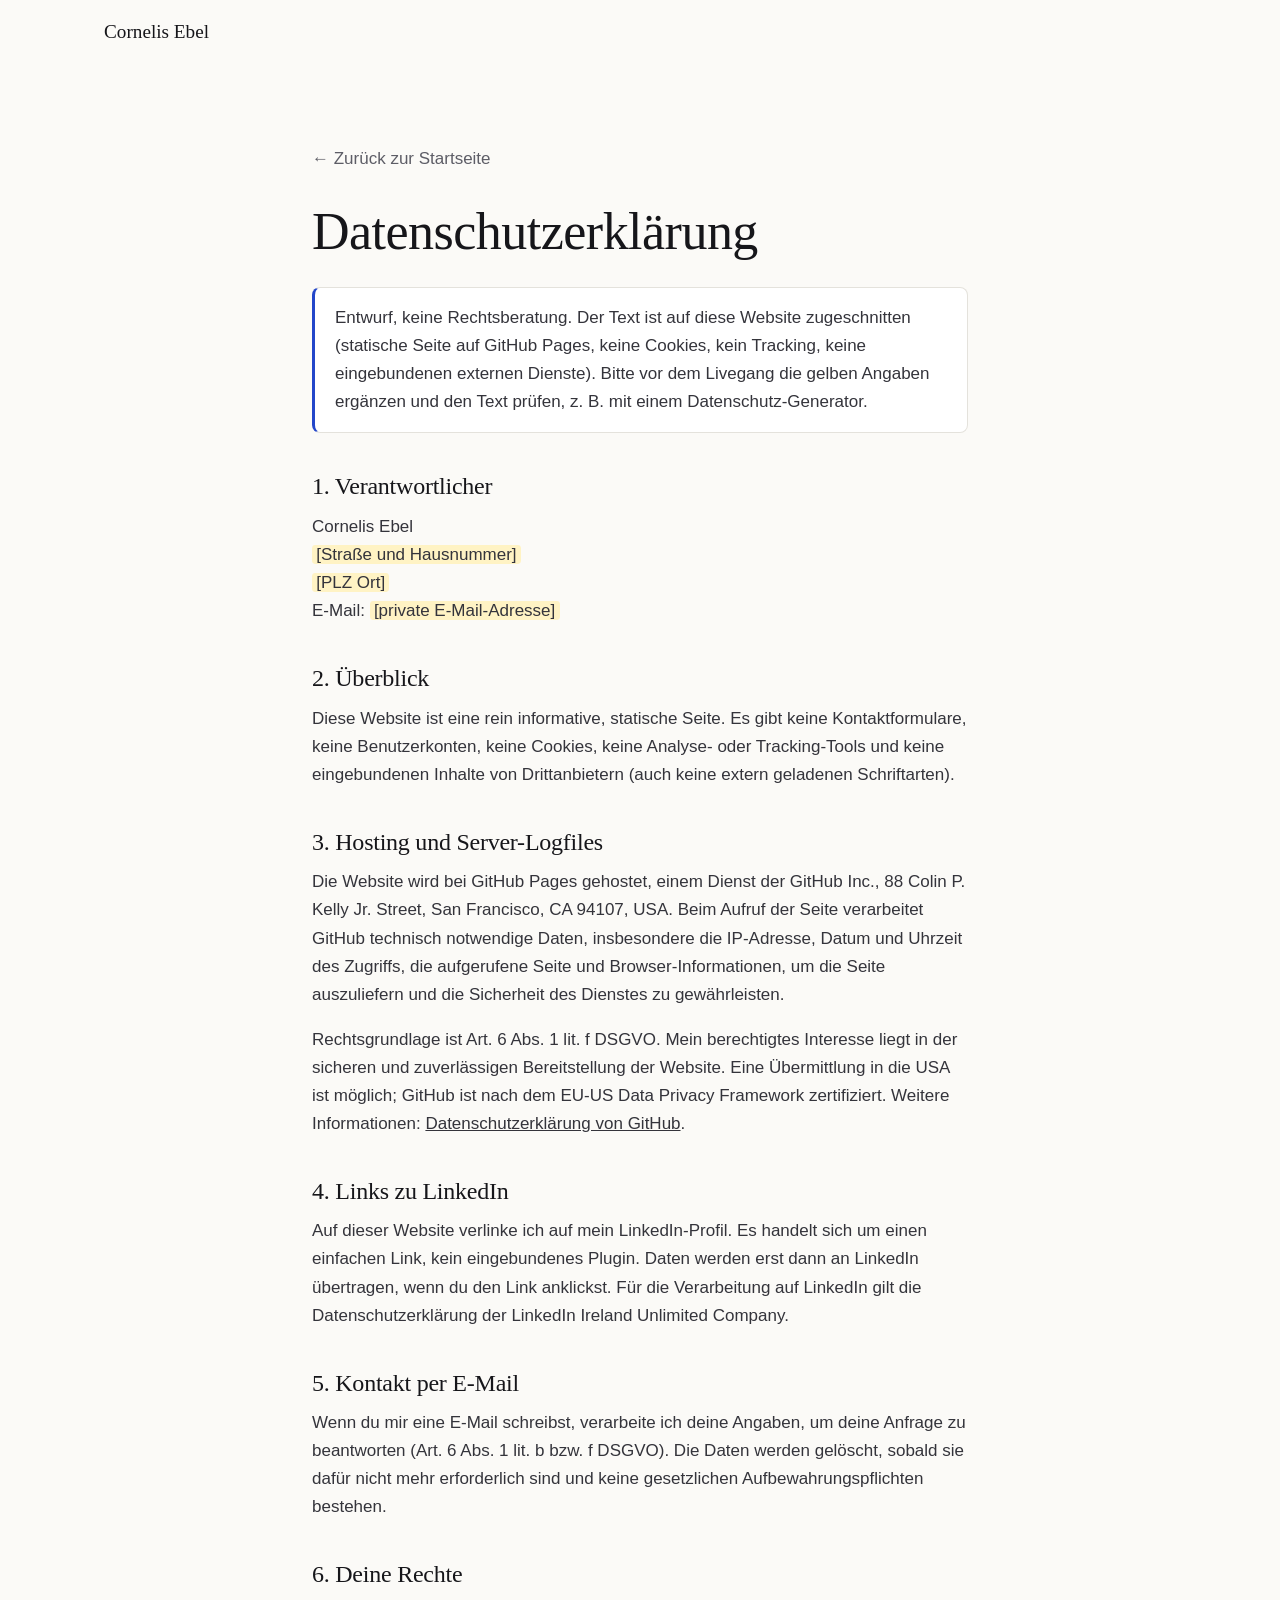
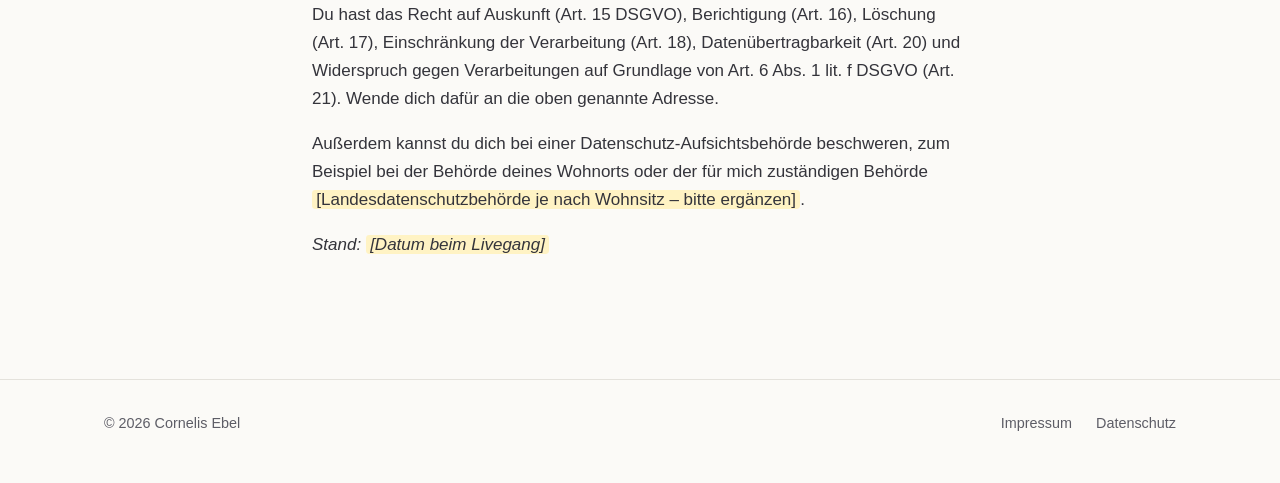
==== datenschutz.html @ 278ad403 "Erste Version der persönlichen Website Onepager (Hero, Über mich, Themen, Werdegang, Projekte, Konta" ====
<!doctype html>
<html lang="de">
<head>
  <meta charset="utf-8">
  <meta name="viewport" content="width=device-width, initial-scale=1">
  <title>Datenschutz – Cornelis Ebel</title>
  <!-- noindex entfernen, sobald alle Platzhalter ausgefüllt und der Text geprüft ist -->
  <meta name="robots" content="noindex">
  <link rel="icon" href="assets/favicon.svg" type="image/svg+xml">
  <link rel="stylesheet" href="assets/style.css">
</head>
<body>
  <header class="site-header">
    <div class="wrap header-inner">
      <a class="logo" href="index.html">Cornelis Ebel</a>
    </div>
  </header>

  <main class="legal">
    <div class="wrap">
      <a class="back" href="index.html">← Zurück zur Startseite</a>
      <h1>Datenschutzerklärung</h1>

      <p class="note">Entwurf, keine Rechtsberatung. Der Text ist auf diese Website zugeschnitten (statische Seite auf GitHub Pages, keine Cookies, kein Tracking, keine eingebundenen externen Dienste). Bitte vor dem Livegang die gelben Angaben ergänzen und den Text prüfen, z. B. mit einem Datenschutz-Generator.</p>

      <h2>1. Verantwortlicher</h2>
      <p>
        Cornelis Ebel<br>
        <span class="todo">[Straße und Hausnummer]</span><br>
        <span class="todo">[PLZ Ort]</span><br>
        E-Mail: <span class="todo">[private E-Mail-Adresse]</span>
      </p>

      <h2>2. Überblick</h2>
      <p>Diese Website ist eine rein informative, statische Seite. Es gibt keine Kontaktformulare, keine Benutzerkonten, keine Cookies, keine Analyse- oder Tracking-Tools und keine eingebundenen Inhalte von Drittanbietern (auch keine extern geladenen Schriftarten).</p>

      <h2>3. Hosting und Server-Logfiles</h2>
      <p>Die Website wird bei GitHub Pages gehostet, einem Dienst der GitHub Inc., 88 Colin P. Kelly Jr. Street, San Francisco, CA 94107, USA. Beim Aufruf der Seite verarbeitet GitHub technisch notwendige Daten, insbesondere die IP-Adresse, Datum und Uhrzeit des Zugriffs, die aufgerufene Seite und Browser-Informationen, um die Seite auszuliefern und die Sicherheit des Dienstes zu gewährleisten.</p>
      <p>Rechtsgrundlage ist Art. 6 Abs. 1 lit. f DSGVO. Mein berechtigtes Interesse liegt in der sicheren und zuverlässigen Bereitstellung der Website. Eine Übermittlung in die USA ist möglich; GitHub ist nach dem EU-US Data Privacy Framework zertifiziert. Weitere Informationen: <a href="https://docs.github.com/de/site-policy/privacy-policies/github-general-privacy-statement" rel="noopener">Datenschutzerklärung von GitHub</a>.</p>

      <h2>4. Links zu LinkedIn</h2>
      <p>Auf dieser Website verlinke ich auf mein LinkedIn-Profil. Es handelt sich um einen einfachen Link, kein eingebundenes Plugin. Daten werden erst dann an LinkedIn übertragen, wenn du den Link anklickst. Für die Verarbeitung auf LinkedIn gilt die Datenschutzerklärung der LinkedIn Ireland Unlimited Company.</p>

      <h2>5. Kontakt per E-Mail</h2>
      <p>Wenn du mir eine E-Mail schreibst, verarbeite ich deine Angaben, um deine Anfrage zu beantworten (Art. 6 Abs. 1 lit. b bzw. f DSGVO). Die Daten werden gelöscht, sobald sie dafür nicht mehr erforderlich sind und keine gesetzlichen Aufbewahrungspflichten bestehen.</p>

      <h2>6. Deine Rechte</h2>
      <p>Du hast das Recht auf Auskunft (Art. 15 DSGVO), Berichtigung (Art. 16), Löschung (Art. 17), Einschränkung der Verarbeitung (Art. 18), Datenübertragbarkeit (Art. 20) und Widerspruch gegen Verarbeitungen auf Grundlage von Art. 6 Abs. 1 lit. f DSGVO (Art. 21). Wende dich dafür an die oben genannte Adresse.</p>
      <p>Außerdem kannst du dich bei einer Datenschutz-Aufsichtsbehörde beschweren, zum Beispiel bei der Behörde deines Wohnorts oder der für mich zuständigen Behörde <span class="todo">[Landesdatenschutzbehörde je nach Wohnsitz – bitte ergänzen]</span>.</p>

      <p><em>Stand: <span class="todo">[Datum beim Livegang]</span></em></p>
    </div>
  </main>

  <footer class="site-footer">
    <div class="wrap footer-inner">
      <p>© <span data-year>2026</span> Cornelis Ebel</p>
      <nav aria-label="Rechtliches">
        <a href="impressum.html">Impressum</a>
        <a href="datenschutz.html" aria-current="page">Datenschutz</a>
      </nav>
    </div>
  </footer>
  <script src="assets/main.js" defer></script>
</body>
</html>
---- assets/style.css ----
/* CE Website – hell und minimal. Farben und Abstände zentral hier. */
:root {
  --bg: #fbfaf7;
  --surface: #ffffff;
  --ink: #16161a;
  --muted: #5d5d66;
  --line: #e4e2dc;
  --accent: #2346c9;
  --accent-ink: #ffffff;

  --font-sans: ui-sans-serif, -apple-system, BlinkMacSystemFont, "Segoe UI", Roboto, "Helvetica Neue", Arial, sans-serif;
  --font-serif: "Iowan Old Style", "Palatino Linotype", Palatino, "Book Antiqua", Georgia, serif;

  --wrap: 72rem;
  --gutter: clamp(1rem, 4vw, 2.5rem);
  --space: clamp(4rem, 10vw, 7.5rem);
}

*, *::before, *::after { box-sizing: border-box; }

html { scroll-behavior: smooth; scroll-padding-top: 5rem; -webkit-text-size-adjust: 100%; }
@media (prefers-reduced-motion: reduce) { html { scroll-behavior: auto; } }

body {
  margin: 0;
  background: var(--bg);
  color: var(--ink);
  font: 400 1.0625rem/1.65 var(--font-sans);
  -webkit-font-smoothing: antialiased;
}

img { max-width: 100%; height: auto; display: block; }
a { color: inherit; }
h1, h2, h3 { margin: 0; font-weight: 500; letter-spacing: -0.01em; }
h1, h2 { font-family: var(--font-serif); overflow-wrap: break-word; hyphens: auto; }
p { margin: 0 0 1em; }
p:last-child { margin-bottom: 0; }

.wrap { max-width: var(--wrap); margin: 0 auto; padding: 0 var(--gutter); }

.skip {
  position: absolute; left: -999px; top: 0.5rem;
  background: var(--ink); color: var(--bg); padding: 0.5rem 1rem; z-index: 100;
}
.skip:focus { left: 0.5rem; }

:focus-visible { outline: 2px solid var(--accent); outline-offset: 3px; }

/* Header */
.site-header {
  position: sticky; top: 0; z-index: 50;
  background: color-mix(in srgb, var(--bg) 88%, transparent);
  backdrop-filter: saturate(150%) blur(8px);
  -webkit-backdrop-filter: saturate(150%) blur(8px);
  border-bottom: 1px solid transparent;
  transition: border-color 0.2s;
}
.site-header.scrolled { border-bottom-color: var(--line); }
.header-inner { display: flex; align-items: center; justify-content: space-between; height: 4rem; }
.logo { font-family: var(--font-serif); font-size: 1.2rem; text-decoration: none; }
.nav { display: flex; gap: 1.75rem; }
.nav a { text-decoration: none; color: var(--muted); font-size: 0.95rem; }
.nav a:hover { color: var(--ink); }
.nav-toggle { display: none; }

@media (max-width: 760px) {
  .nav-toggle {
    display: block; font: inherit; font-size: 0.95rem;
    background: none; border: 1px solid var(--line); border-radius: 999px;
    padding: 0.35rem 0.9rem; color: var(--ink); cursor: pointer;
  }
  .nav {
    display: none; position: absolute; top: 4rem; left: 0; right: 0;
    flex-direction: column; gap: 0;
    background: var(--bg); border-bottom: 1px solid var(--line);
    padding: 0.5rem var(--gutter) 1rem;
  }
  .nav.open { display: flex; }
  .nav a { padding: 0.7rem 0; font-size: 1.05rem; color: var(--ink); border-top: 1px solid var(--line); }
  .nav a:first-child { border-top: 0; }
}

/* Hero */
.hero { padding: clamp(3rem, 9vw, 7rem) 0 var(--space); }
.hero-grid { display: grid; grid-template-columns: 1.5fr 1fr; gap: clamp(2rem, 6vw, 5rem); align-items: center; }
.eyebrow { color: var(--muted); font-size: 0.9rem; letter-spacing: 0.06em; text-transform: uppercase; margin-bottom: 1.5rem; }
h1 { font-size: clamp(2.5rem, 7vw, 5rem); line-height: 1.04; margin-bottom: 1.75rem; }
h1 .arrow { color: var(--accent); margin-left: 0.25em; font-family: var(--font-sans); font-weight: 300; }
.lead { font-size: clamp(1.1rem, 2vw, 1.3rem); color: var(--muted); max-width: 36rem; }
.cta { display: flex; flex-wrap: wrap; align-items: center; gap: 1.25rem 1.75rem; margin-top: 2.25rem; }

.btn {
  display: inline-block; text-decoration: none;
  background: var(--ink); color: var(--bg);
  padding: 0.8rem 1.4rem; border-radius: 999px; font-weight: 500;
  transition: background 0.2s;
}
.btn:hover { background: var(--accent); color: var(--accent-ink); }
.link { text-decoration: underline; text-underline-offset: 0.25em; text-decoration-color: var(--line); }
.link:hover { text-decoration-color: var(--accent); }

.portrait { margin: 0; }
.portrait img, .portrait-placeholder {
  aspect-ratio: 4 / 5; width: 100%; max-width: 26rem; margin-left: auto;
  border-radius: 1.25rem; object-fit: cover;
}
.portrait-placeholder {
  display: grid; place-items: center;
  background: linear-gradient(160deg, #eceae4, #dedbd3);
  color: #a8a59c; font-family: var(--font-serif); font-size: clamp(3rem, 8vw, 5rem);
}

@media (max-width: 760px) {
  .hero-grid { grid-template-columns: 1fr; }
  .portrait { order: -1; }
  .portrait img, .portrait-placeholder { max-width: 9rem; margin-left: 0; border-radius: 50%; aspect-ratio: 1; font-size: 2.5rem; }
}

/* Sections */
.section { padding: var(--space) 0; border-top: 1px solid var(--line); }
h2 { font-size: clamp(1.9rem, 4vw, 2.75rem); line-height: 1.15; margin-bottom: 2.5rem; }
h3 { font-size: 1.15rem; line-height: 1.35; margin-bottom: 0.4rem; }
.two-col { display: grid; grid-template-columns: 1fr 2fr; gap: 2rem clamp(2rem, 6vw, 5rem); }
.two-col h2 { margin-bottom: 0; }
.prose { max-width: 40rem; font-size: 1.125rem; }
@media (max-width: 760px) { .two-col { grid-template-columns: 1fr; } }

/* Themen */
.topics { list-style: none; margin: 0; padding: 0; display: grid; grid-template-columns: repeat(3, 1fr); gap: 1.25rem; }
.topics li { background: var(--surface); border: 1px solid var(--line); border-radius: 1rem; padding: 1.75rem; }
.topics .num { display: block; font-family: var(--font-serif); color: var(--accent); font-size: 1.1rem; margin-bottom: 2.5rem; }
.topics p { color: var(--muted); }
@media (max-width: 900px) { .topics { grid-template-columns: 1fr; } .topics .num { margin-bottom: 1rem; } }

/* Werdegang */
.timeline { list-style: none; margin: 0; padding: 0; }
.timeline li { display: grid; grid-template-columns: 11rem 1fr; gap: 0.25rem 2rem; padding: 1.5rem 0; border-top: 1px solid var(--line); }
.timeline li:first-child { border-top: 0; padding-top: 0; }
.when { color: var(--muted); font-size: 0.95rem; padding-top: 0.15rem; font-variant-numeric: tabular-nums; }
.where { color: var(--accent); margin-bottom: 0.5rem; }
.timeline p:not(.where) { color: var(--muted); }
@media (max-width: 600px) { .timeline li { grid-template-columns: 1fr; } }

/* Projekte */
.projects { display: grid; grid-template-columns: repeat(2, 1fr); gap: 1.25rem; }
.project { background: var(--surface); border: 1px solid var(--line); border-radius: 1rem; padding: clamp(1.5rem, 3vw, 2.25rem); }
.project h3 { font-family: var(--font-serif); font-size: 1.45rem; margin-bottom: 0.9rem; }
.project p:not(.tag) { color: var(--muted); }
.tag { font-size: 0.8rem; letter-spacing: 0.05em; text-transform: uppercase; color: var(--accent); margin-bottom: 1rem; }
@media (max-width: 760px) { .projects { grid-template-columns: 1fr; } }

/* Kontakt */
.contact .lead { margin-bottom: 2rem; }

/* Footer */
.site-footer { border-top: 1px solid var(--line); padding: 2rem 0; color: var(--muted); font-size: 0.9rem; }
.footer-inner { display: flex; flex-wrap: wrap; justify-content: space-between; gap: 1rem; }
.site-footer nav { display: flex; gap: 1.5rem; }
.site-footer a { text-decoration: none; }
.site-footer a:hover { color: var(--ink); }

/* Rechtsseiten */
.legal { padding: clamp(3rem, 8vw, 5rem) 0 var(--space); }
.legal .wrap { max-width: 46rem; }
.legal h1 { font-size: clamp(2.2rem, 5vw, 3.25rem); }
.legal h2 { font-size: 1.5rem; margin: 2.5rem 0 0.75rem; }
.legal h3 { margin-top: 1.5rem; }
.legal p, .legal li { color: #34343b; }
.todo { background: #fff3c4; padding: 0 0.25em; border-radius: 0.2em; }
.note { background: var(--surface); border: 1px solid var(--line); border-left: 3px solid var(--accent); padding: 1rem 1.25rem; border-radius: 0.5rem; margin-bottom: 2rem; }
.back { display: inline-block; margin-bottom: 2rem; color: var(--muted); text-decoration: none; }
.back:hover { color: var(--ink); }
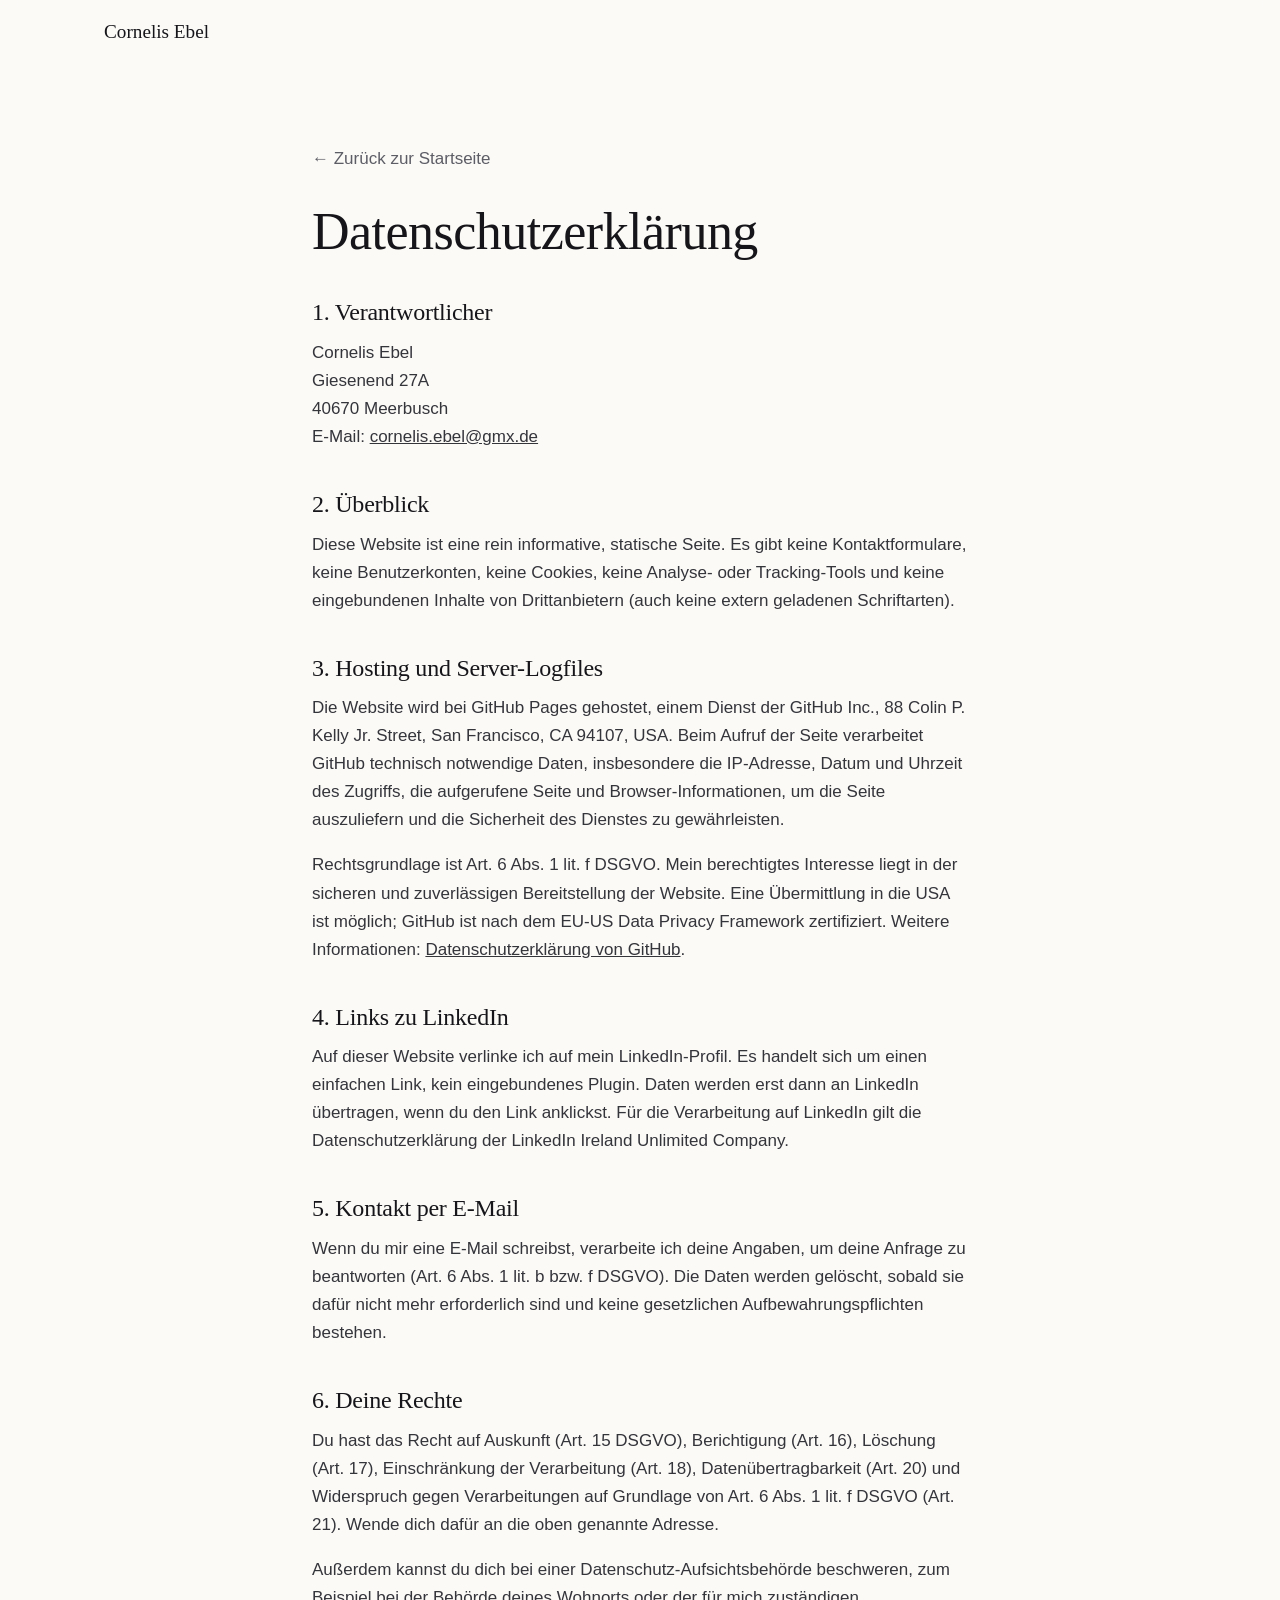
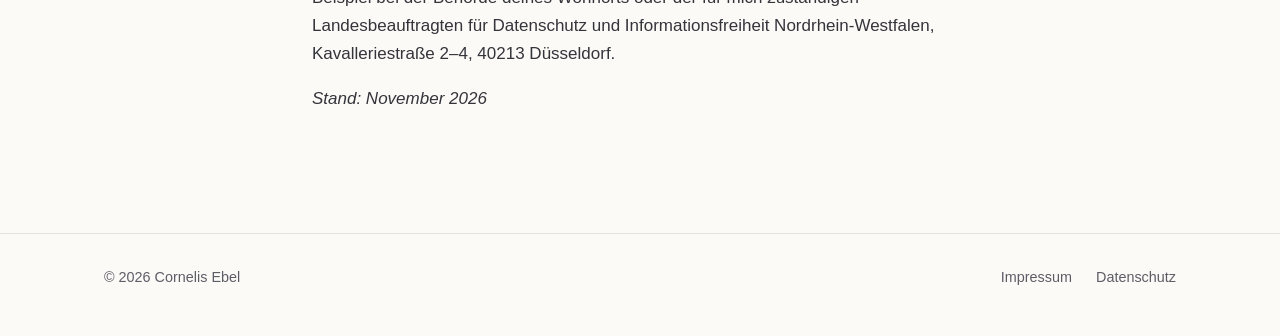
==== commit 93ab64d0: "Impressum, Datenschutz und Porträtfoto ergänzen Adresse und E-Mail eingetragen, Platzhalter und noin" ====
--- a/datenschutz.html
+++ b/datenschutz.html
@@ -4,8 +4,6 @@
   <meta charset="utf-8">
   <meta name="viewport" content="width=device-width, initial-scale=1">
   <title>Datenschutz – Cornelis Ebel</title>
-  <!-- noindex entfernen, sobald alle Platzhalter ausgefüllt und der Text geprüft ist -->
-  <meta name="robots" content="noindex">
   <link rel="icon" href="assets/favicon.svg" type="image/svg+xml">
   <link rel="stylesheet" href="assets/style.css">
 </head>
@@ -21,14 +19,12 @@
       <a class="back" href="index.html">← Zurück zur Startseite</a>
       <h1>Datenschutzerklärung</h1>
 
-      <p class="note">Entwurf, keine Rechtsberatung. Der Text ist auf diese Website zugeschnitten (statische Seite auf GitHub Pages, keine Cookies, kein Tracking, keine eingebundenen externen Dienste). Bitte vor dem Livegang die gelben Angaben ergänzen und den Text prüfen, z. B. mit einem Datenschutz-Generator.</p>
-
       <h2>1. Verantwortlicher</h2>
       <p>
         Cornelis Ebel<br>
-        <span class="todo">[Straße und Hausnummer]</span><br>
-        <span class="todo">[PLZ Ort]</span><br>
-        E-Mail: <span class="todo">[private E-Mail-Adresse]</span>
+        Giesenend 27A<br>
+        40670 Meerbusch<br>
+        E-Mail: <a href="mailto:cornelis.ebel@gmx.de">cornelis.ebel@gmx.de</a>
       </p>
 
       <h2>2. Überblick</h2>
@@ -46,9 +42,9 @@
 
       <h2>6. Deine Rechte</h2>
       <p>Du hast das Recht auf Auskunft (Art. 15 DSGVO), Berichtigung (Art. 16), Löschung (Art. 17), Einschränkung der Verarbeitung (Art. 18), Datenübertragbarkeit (Art. 20) und Widerspruch gegen Verarbeitungen auf Grundlage von Art. 6 Abs. 1 lit. f DSGVO (Art. 21). Wende dich dafür an die oben genannte Adresse.</p>
-      <p>Außerdem kannst du dich bei einer Datenschutz-Aufsichtsbehörde beschweren, zum Beispiel bei der Behörde deines Wohnorts oder der für mich zuständigen Behörde <span class="todo">[Landesdatenschutzbehörde je nach Wohnsitz – bitte ergänzen]</span>.</p>
+      <p>Außerdem kannst du dich bei einer Datenschutz-Aufsichtsbehörde beschweren, zum Beispiel bei der Behörde deines Wohnorts oder der für mich zuständigen Landesbeauftragten für Datenschutz und Informationsfreiheit Nordrhein-Westfalen, Kavalleriestraße 2–4, 40213 Düsseldorf.</p>
 
-      <p><em>Stand: <span class="todo">[Datum beim Livegang]</span></em></p>
+      <p><em>Stand: November 2026</em></p>
     </div>
   </main>
 
--- a/assets/style.css
+++ b/assets/style.css
@@ -32,7 +32,8 @@
 img { max-width: 100%; height: auto; display: block; }
 a { color: inherit; }
 h1, h2, h3 { margin: 0; font-weight: 500; letter-spacing: -0.01em; }
-h1, h2 { font-family: var(--font-serif); overflow-wrap: break-word; hyphens: auto; }
+h1, h2 { font-family: var(--font-serif); overflow-wrap: break-word; }
+.legal h1, .legal h2 { hyphens: auto; }
 p { margin: 0 0 1em; }
 p:last-child { margin-bottom: 0; }
 
@@ -84,7 +85,7 @@
 .hero { padding: clamp(3rem, 9vw, 7rem) 0 var(--space); }
 .hero-grid { display: grid; grid-template-columns: 1.5fr 1fr; gap: clamp(2rem, 6vw, 5rem); align-items: center; }
 .eyebrow { color: var(--muted); font-size: 0.9rem; letter-spacing: 0.06em; text-transform: uppercase; margin-bottom: 1.5rem; }
-h1 { font-size: clamp(2.5rem, 7vw, 5rem); line-height: 1.04; margin-bottom: 1.75rem; }
+h1 { font-size: clamp(2.5rem, 5.6vw, 4.75rem); line-height: 1.04; margin-bottom: 1.75rem; }
 h1 .arrow { color: var(--accent); margin-left: 0.25em; font-family: var(--font-sans); font-weight: 300; }
 .lead { font-size: clamp(1.1rem, 2vw, 1.3rem); color: var(--muted); max-width: 36rem; }
 .cta { display: flex; flex-wrap: wrap; align-items: center; gap: 1.25rem 1.75rem; margin-top: 2.25rem; }
@@ -102,7 +103,7 @@
 .portrait { margin: 0; }
 .portrait img, .portrait-placeholder {
   aspect-ratio: 4 / 5; width: 100%; max-width: 26rem; margin-left: auto;
-  border-radius: 1.25rem; object-fit: cover;
+  border-radius: 1.25rem; object-fit: cover; object-position: 50% 30%;
 }
 .portrait-placeholder {
   display: grid; place-items: center;
